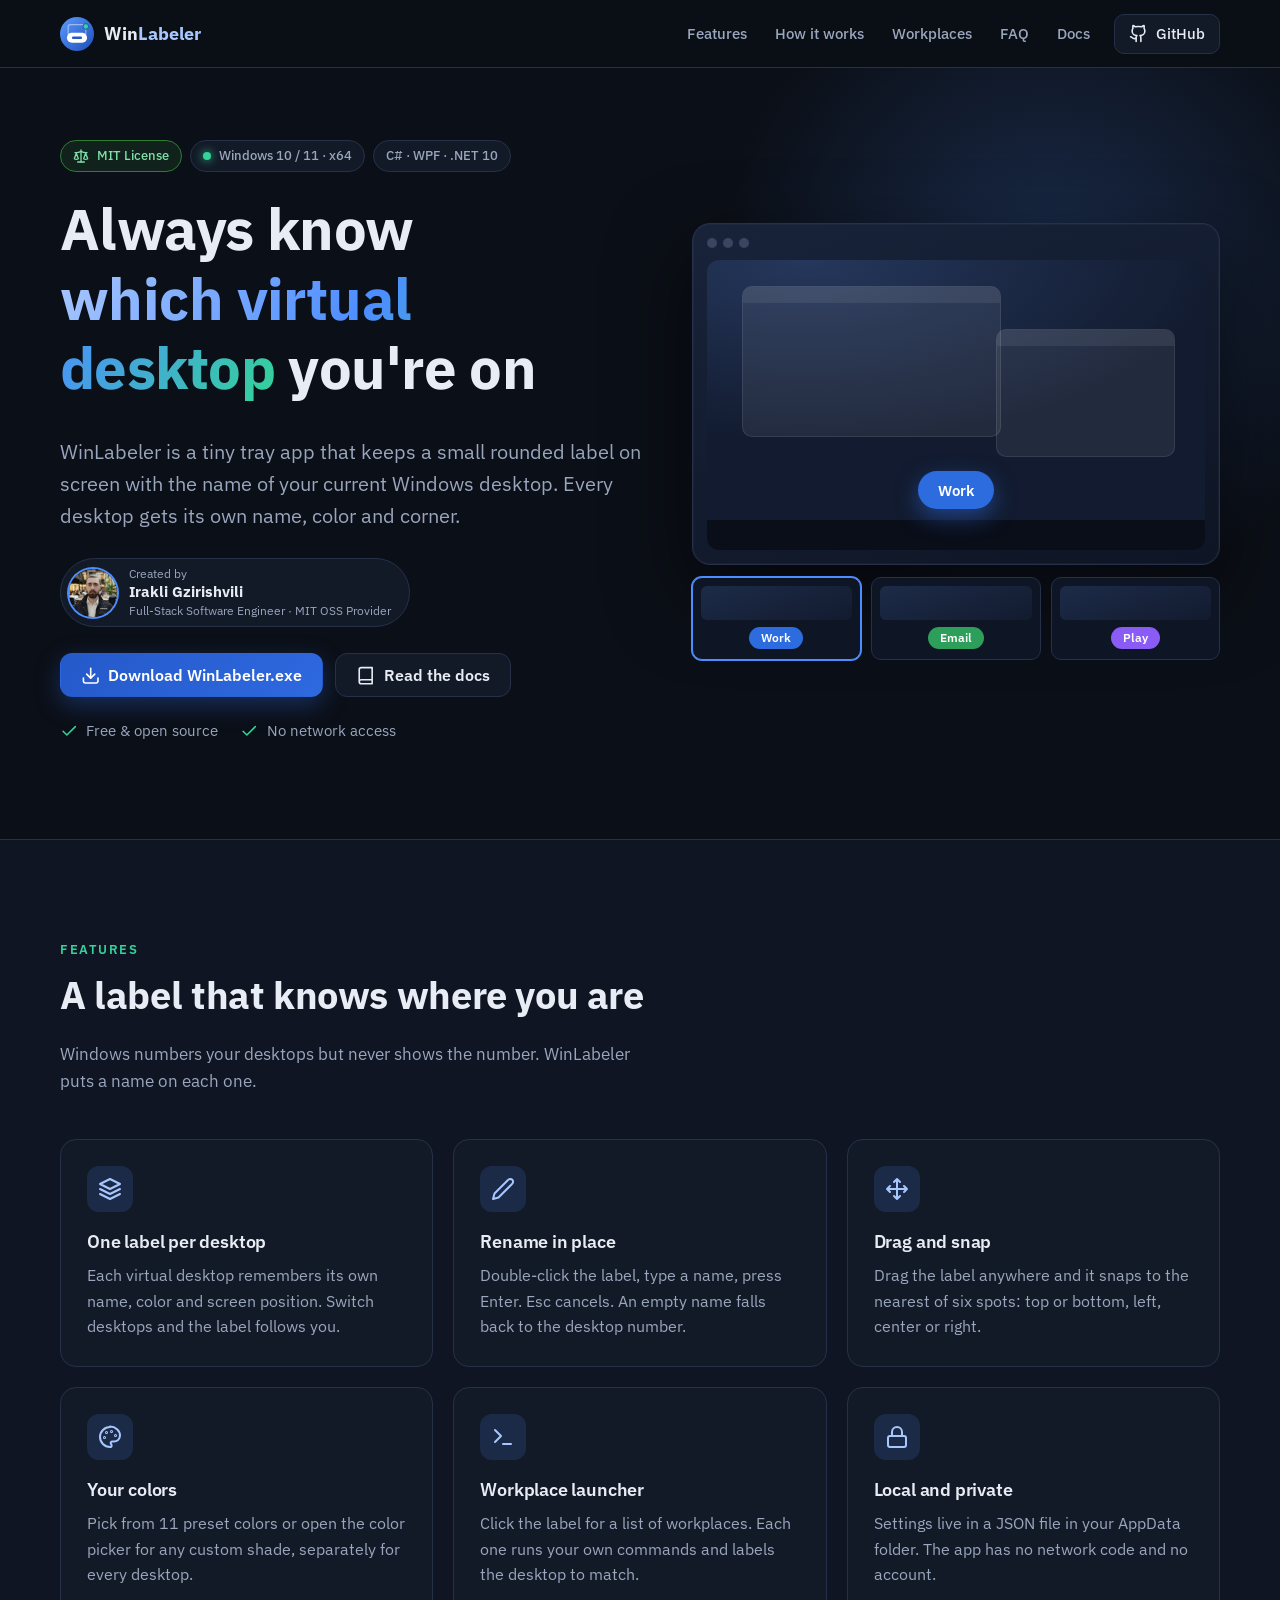
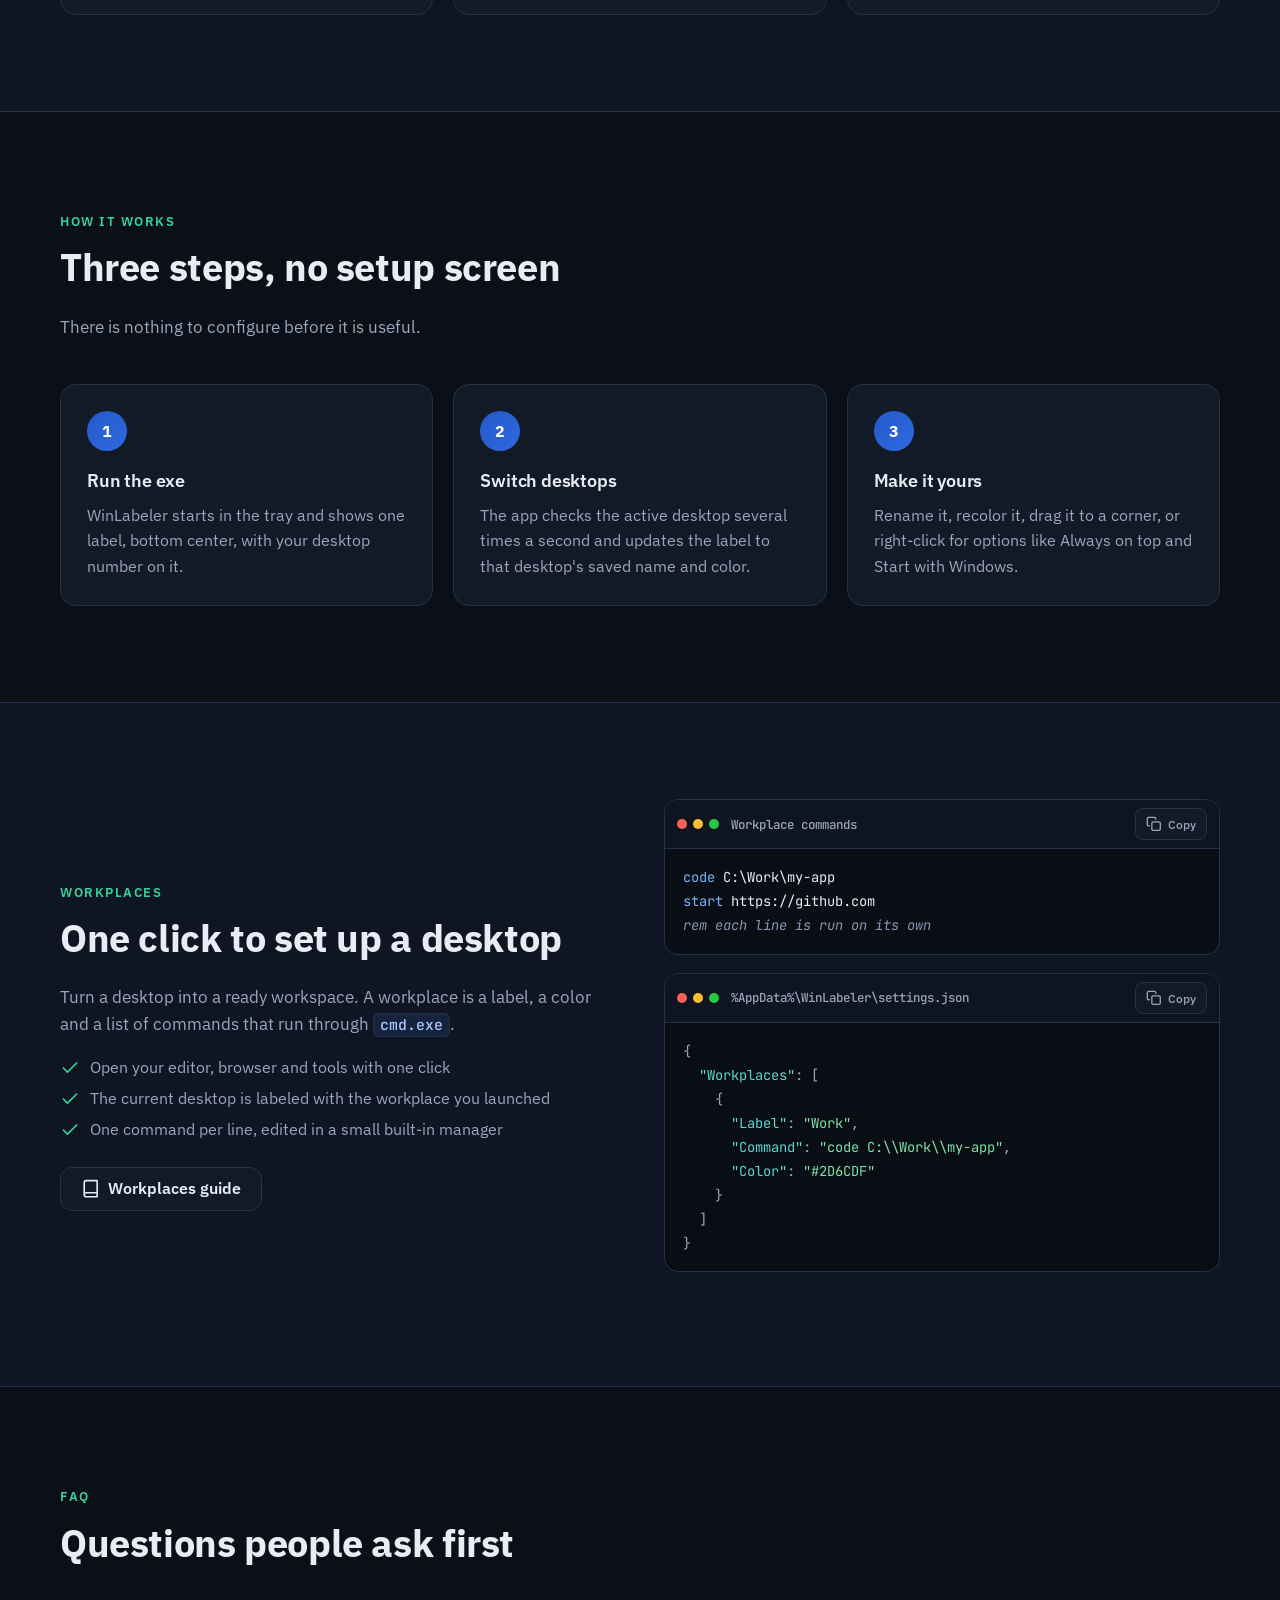
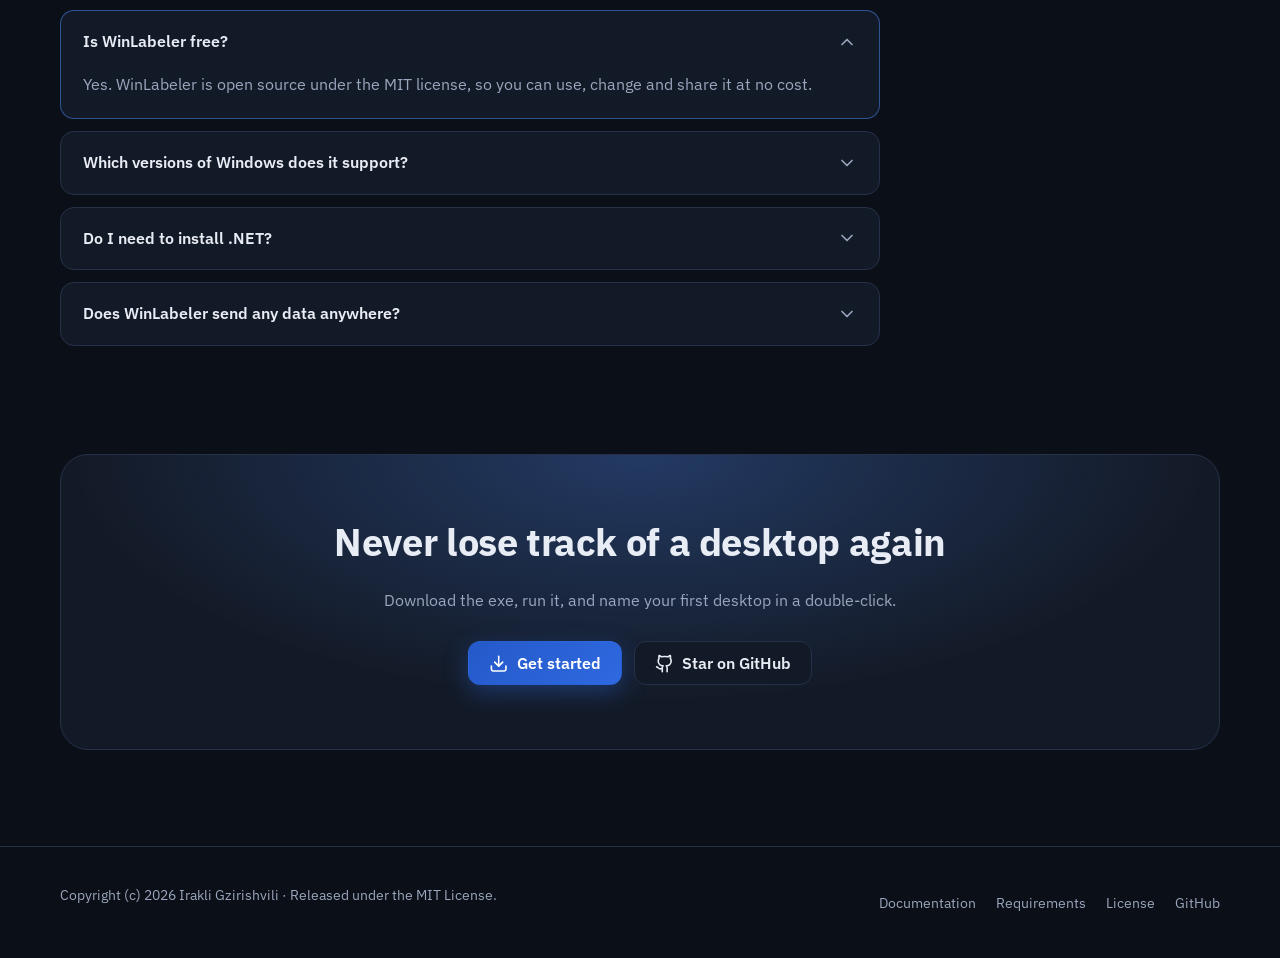
==== docs/index.html @ 04da2496 "+ Landing Webpage" ====
<!doctype html>
<html lang="en">
<head>
<meta charset="utf-8">
<meta name="viewport" content="width=device-width, initial-scale=1">
<title>Windows Virtual Desktop Labels, On Screen | WinLabeler</title>
<meta name="description" content="WinLabeler is a free, open-source Windows tray app that shows a colored label with a custom name on each virtual desktop, so you always know where you are.">
<meta name="keywords" content="Windows virtual desktop label, virtual desktop name, rename virtual desktop, Windows 10 virtual desktops, Windows 11 virtual desktops, desktop label, tray app, WPF, .NET 10, open source, MIT license">
<meta name="author" content="Irakli Gzirishvili">
<meta name="robots" content="index, follow, max-image-preview:large">
<meta name="theme-color" content="#0b0f17">
<link rel="canonical" href="https://ig-ongit.github.io/WinLabeler/">
<meta property="og:type" content="website">
<meta property="og:site_name" content="WinLabeler">
<meta property="og:title" content="Windows Virtual Desktop Labels, On Screen | WinLabeler">
<meta property="og:description" content="A free, open-source Windows tray app that shows a small colored label with a custom name on each virtual desktop.">
<meta property="og:url" content="https://ig-ongit.github.io/WinLabeler/">
<meta property="og:image" content="https://ig-ongit.github.io/WinLabeler/assets/github.png">
<meta property="og:image:width" content="1280">
<meta property="og:image:height" content="640">
<meta property="og:image:alt" content="WinLabeler logo and the slogan: Always know which desktop you're on">
<meta name="twitter:card" content="summary_large_image">
<meta name="twitter:title" content="Windows Virtual Desktop Labels, On Screen | WinLabeler">
<meta name="twitter:description" content="A free, open-source Windows tray app that shows a small colored label with a custom name on each virtual desktop.">
<meta name="twitter:image" content="https://ig-ongit.github.io/WinLabeler/assets/github.png">
<link rel="icon" type="image/svg+xml" href="assets/favicon.svg">
<link rel="preconnect" href="https://fonts.googleapis.com">
<link rel="preconnect" href="https://fonts.gstatic.com" crossorigin>
<link rel="stylesheet" href="https://fonts.googleapis.com/css2?family=IBM+Plex+Sans:wght@400;500;600;700&family=JetBrains+Mono:wght@400;500;700&display=swap">
<link rel="stylesheet" href="assets/style.css">
<script type="application/ld+json">
{
  "@context": "https://schema.org",
  "@graph": [
    {
      "@type": "SoftwareApplication",
      "name": "WinLabeler",
      "operatingSystem": "Windows 10, Windows 11 (64-bit)",
      "applicationCategory": "UtilitiesApplication",
      "description": "A small Windows tray app that shows a rounded label with a custom name and color on each virtual desktop.",
      "url": "https://ig-ongit.github.io/WinLabeler/",
      "image": "https://ig-ongit.github.io/WinLabeler/assets/github.png",
      "downloadUrl": "https://github.com/IG-onGit/WinLabeler/raw/main/WinLabeler.exe",
      "license": "https://github.com/IG-onGit/WinLabeler/blob/main/LICENSE",
      "offers": { "@type": "Offer", "price": "0", "priceCurrency": "USD" },
      "author": { "@type": "Person", "name": "Irakli Gzirishvili", "url": "https://github.com/IG-onGit" }
    },
    {
      "@type": "FAQPage",
      "mainEntity": [
        { "@type": "Question", "name": "Is WinLabeler free?", "acceptedAnswer": { "@type": "Answer", "text": "Yes. WinLabeler is open source under the MIT license, so you can use, change and share it at no cost." } },
        { "@type": "Question", "name": "Which versions of Windows does it support?", "acceptedAnswer": { "@type": "Answer", "text": "Windows 10 or 11, 64-bit. It was developed and tested on Windows 10 LTSC 1809. It finds the current desktop through undocumented registry values, which Microsoft may change between Windows versions." } },
        { "@type": "Question", "name": "Do I need to install .NET?", "acceptedAnswer": { "@type": "Answer", "text": "The released exe needs the .NET 10 Desktop Runtime (x64). If you build from source you can switch to a self-contained build that runs without the runtime, at the cost of a much larger file." } },
        { "@type": "Question", "name": "Does WinLabeler send any data anywhere?", "acceptedAnswer": { "@type": "Answer", "text": "No. The app contains no network code. Your labels and workplaces are stored in a settings.json file in your own %AppData%\\WinLabeler folder." } }
      ]
    }
  ]
}
</script>
</head>
<body>
<svg xmlns="http://www.w3.org/2000/svg" style="display:none" aria-hidden="true" focusable="false">
<symbol id="i-tag" viewBox="0 0 24 24"><path d="M12.6 2.6a2 2 0 0 0-1.4-.6H4a2 2 0 0 0-2 2v7.2a2 2 0 0 0 .6 1.4l8.7 8.7a2.4 2.4 0 0 0 3.4 0l6.6-6.6a2.4 2.4 0 0 0 0-3.4z"/><circle cx="7.5" cy="7.5" r="1"/></symbol>
<symbol id="i-layers" viewBox="0 0 24 24"><path d="m12 2 10 5-10 5L2 7z"/><path d="m2 17 10 5 10-5"/><path d="m2 12 10 5 10-5"/></symbol>
<symbol id="i-palette" viewBox="0 0 24 24"><circle cx="13.5" cy="6.5" r=".5"/><circle cx="17.5" cy="10.5" r=".5"/><circle cx="8.5" cy="7.5" r=".5"/><circle cx="6.5" cy="12.5" r=".5"/><path d="M12 2C6.5 2 2 6.5 2 12s4.5 10 10 10c.9 0 1.6-.7 1.6-1.6 0-.4-.2-.8-.4-1.1-.3-.3-.5-.7-.5-1.1 0-.9.7-1.6 1.6-1.6H16c3.3 0 6-2.7 6-6 0-4.9-4.5-9-10-9z"/></symbol>
<symbol id="i-move" viewBox="0 0 24 24"><path d="m5 9-3 3 3 3M9 5l3-3 3 3M15 19l-3 3-3-3M19 9l3 3-3 3M2 12h20M12 2v20"/></symbol>
<symbol id="i-pencil" viewBox="0 0 24 24"><path d="M17 3a2.85 2.85 0 1 1 4 4L7.5 20.5 2 22l1.5-5.5z"/></symbol>
<symbol id="i-terminal" viewBox="0 0 24 24"><polyline points="4 17 10 11 4 5"/><line x1="12" y1="19" x2="20" y2="19"/></symbol>
<symbol id="i-lock" viewBox="0 0 24 24"><rect x="3" y="11" width="18" height="11" rx="2"/><path d="M7 11V7a5 5 0 0 1 10 0v4"/></symbol>
<symbol id="i-power" viewBox="0 0 24 24"><path d="M18.36 6.64a9 9 0 1 1-12.73 0"/><line x1="12" y1="2" x2="12" y2="12"/></symbol>
<symbol id="i-shield" viewBox="0 0 24 24"><path d="M20 13c0 5-3.5 7.5-7.66 8.95a1 1 0 0 1-.67-.01C7.5 20.5 4 18 4 13V6a1 1 0 0 1 1-1c2 0 4.5-1.2 6.24-2.72a1.17 1.17 0 0 1 1.52 0C14.51 3.81 17 5 19 5a1 1 0 0 1 1 1z"/></symbol>
<symbol id="i-github" viewBox="0 0 24 24"><path d="M15 22v-4a4.8 4.8 0 0 0-1-3.5c3 0 6-2 6-5.5.08-1.25-.27-2.48-1-3.5.28-1.15.28-2.35 0-3.5 0 0-1 0-3 1.5-2.64-.5-5.36-.5-8 0C6 2 5 2 5 2c-.3 1.15-.3 2.35 0 3.5A5.403 5.403 0 0 0 4 9c0 3.5 3 5.5 6 5.5-.39.49-.68 1.05-.85 1.65-.17.6-.22 1.23-.15 1.85v4"/><path d="M9 18c-4.51 2-5-2-7-2"/></symbol>
<symbol id="i-download" viewBox="0 0 24 24"><path d="M21 15v4a2 2 0 0 1-2 2H5a2 2 0 0 1-2-2v-4"/><polyline points="7 10 12 15 17 10"/><line x1="12" y1="15" x2="12" y2="3"/></symbol>
<symbol id="i-book" viewBox="0 0 24 24"><path d="M4 19.5v-15A2.5 2.5 0 0 1 6.5 2H20v20H6.5a2.5 2.5 0 0 1 0-5H20"/></symbol>
<symbol id="i-copy" viewBox="0 0 24 24"><rect x="9" y="9" width="13" height="13" rx="2"/><path d="M5 15H4a2 2 0 0 1-2-2V4a2 2 0 0 1 2-2h9a2 2 0 0 1 2 2v1"/></symbol>
<symbol id="i-check" viewBox="0 0 24 24"><polyline points="20 6 9 17 4 12"/></symbol>
<symbol id="i-menu" viewBox="0 0 24 24"><line x1="4" y1="7" x2="20" y2="7"/><line x1="4" y1="12" x2="20" y2="12"/><line x1="4" y1="17" x2="20" y2="17"/></symbol>
<symbol id="i-x" viewBox="0 0 24 24"><line x1="6" y1="6" x2="18" y2="18"/><line x1="18" y1="6" x2="6" y2="18"/></symbol>
<symbol id="i-chevron" viewBox="0 0 24 24"><polyline points="6 9 12 15 18 9"/></symbol>
<symbol id="i-arrow" viewBox="0 0 24 24"><line x1="5" y1="12" x2="19" y2="12"/><polyline points="12 5 19 12 12 19"/></symbol>
<symbol id="i-arrow-left" viewBox="0 0 24 24"><line x1="19" y1="12" x2="5" y2="12"/><polyline points="12 19 5 12 12 5"/></symbol>
<symbol id="i-scale" viewBox="0 0 24 24"><path d="m16 16 3-8 3 8c-.87.65-1.92 1-3 1s-2.13-.35-3-1Z"/><path d="m2 16 3-8 3 8c-.87.65-1.92 1-3 1s-2.13-.35-3-1Z"/><path d="M7 21h10"/><path d="M12 3v18"/><path d="M3 7h2c2 0 5-1 7-2 2 1 5 2 7 2h2"/></symbol>
<symbol id="i-user" viewBox="0 0 24 24"><path d="M19 21v-2a4 4 0 0 0-4-4H9a4 4 0 0 0-4 4v2"/><circle cx="12" cy="7" r="4"/></symbol>
<symbol id="i-cpu" viewBox="0 0 24 24"><rect x="4" y="4" width="16" height="16" rx="2"/><rect x="9" y="9" width="6" height="6"/><path d="M9 2v2M15 2v2M9 20v2M15 20v2M2 9h2M2 15h2M20 9h2M20 15h2"/></symbol>
<symbol id="i-folder" viewBox="0 0 24 24"><path d="M20 20a2 2 0 0 0 2-2V8a2 2 0 0 0-2-2h-7.9a2 2 0 0 1-1.69-.9L9.6 3.9A2 2 0 0 0 7.93 3H4a2 2 0 0 0-2 2v13a2 2 0 0 0 2 2Z"/></symbol>
<symbol id="i-compass" viewBox="0 0 24 24"><circle cx="12" cy="12" r="10"/><polygon points="16.24 7.76 14.12 14.12 7.76 16.24 9.88 9.88 16.24 7.76"/></symbol>
<symbol id="i-sliders" viewBox="0 0 24 24"><path d="M4 21v-7M4 10V3M12 21v-9M12 8V3M20 21v-5M20 12V3M1 14h6M9 8h6M17 16h6"/></symbol>
<symbol id="i-alert" viewBox="0 0 24 24"><path d="m21.73 18-8-14a2 2 0 0 0-3.48 0l-8 14A2 2 0 0 0 4 21h16a2 2 0 0 0 1.73-3"/><path d="M12 9v4M12 17h.01"/></symbol>
<symbol id="i-info" viewBox="0 0 24 24"><circle cx="12" cy="12" r="10"/><path d="M12 16v-4M12 8h.01"/></symbol>
<symbol id="i-home" viewBox="0 0 24 24"><path d="m3 9 9-7 9 7v11a2 2 0 0 1-2 2H5a2 2 0 0 1-2-2z"/><polyline points="9 22 9 12 15 12 15 22"/></symbol>
<symbol id="i-twitter-x" viewBox="0 0 24 24"><path d="M4 4l11.7 16H20L8.3 4z"/><path d="M4 20l6.8-6.8M13.2 10.8L20 4"/></symbol>
<symbol id="i-linkedin" viewBox="0 0 24 24"><path d="M16 8a6 6 0 0 1 6 6v7h-4v-7a2 2 0 0 0-2-2 2 2 0 0 0-2 2v7h-4v-7a6 6 0 0 1 6-6z"/><rect x="2" y="9" width="4" height="12"/><circle cx="4" cy="4" r="2"/></symbol>
</svg>
<a class="skip" href="#main">Skip to content</a>

<header class="site-header">
  <div class="container">
    <a class="brand" href="./" aria-label="WinLabeler home"><img src="assets/logo.svg" alt="" width="34" height="34"><span>Win<span>Labeler</span></span></a>
    <button class="burger" type="button" aria-controls="site-nav" aria-expanded="false" aria-label="Open menu"><svg class="icon" aria-hidden="true"><use href="#i-menu"/></svg></button>
    <nav class="nav" id="site-nav" aria-label="Main">
      <a href="#features">Features</a>
      <a href="#how">How it works</a>
      <a href="#workplaces">Workplaces</a>
      <a href="#faq">FAQ</a>
      <a href="docs/">Docs</a>
      <a class="btn btn-ghost btn-sm" href="https://github.com/IG-onGit/WinLabeler" rel="noopener"><svg class="icon" aria-hidden="true"><use href="#i-github"/></svg>GitHub</a>
    </nav>
  </div>
</header>

<main id="main">
  <section class="hero">
    <div class="container">
      <div>
        <div class="badges">
          <span class="badge mit"><svg class="icon" aria-hidden="true"><use href="#i-scale"/></svg>MIT License</span>
          <span class="badge"><span class="dot"></span>Windows 10 / 11 · x64</span>
          <span class="badge">C# · WPF · .NET 10</span>
        </div>
        <h1>Always know <span class="grad">which virtual desktop</span> you're on</h1>
        <p class="lead">WinLabeler is a tiny tray app that keeps a small rounded label on screen with the name of your current Windows desktop. Every desktop gets its own name, color and corner.</p>
        <a class="author-pill" href="docs/#author">
          <img src="assets/Irakli%20Gzirishvili.png" alt="Irakli Gzirishvili" width="48" height="48">
          <span><small>Created by</small><strong>Irakli Gzirishvili</strong><em>Full-Stack Software Engineer · MIT OSS Provider</em></span>
        </a>
        <div class="cta-row">
          <a class="btn btn-primary" href="https://github.com/IG-onGit/WinLabeler/raw/main/WinLabeler.exe" rel="noopener"><svg class="icon" aria-hidden="true"><use href="#i-download"/></svg>Download WinLabeler.exe</a>
          <a class="btn btn-ghost" href="docs/"><svg class="icon" aria-hidden="true"><use href="#i-book"/></svg>Read the docs</a>
        </div>
        <ul class="trust">
          <li><svg class="icon" aria-hidden="true"><use href="#i-check"/></svg>Free &amp; open source</li>
          <li><svg class="icon" aria-hidden="true"><use href="#i-check"/></svg>No network access</li>
        </ul>
      </div>

      <div class="hero-art" aria-hidden="true">
        <div class="screen">
          <div class="screen-bar"><i></i><i></i><i></i></div>
          <div class="screen-body">
            <div class="win w1"></div>
            <div class="win w2"></div>
            <div class="taskbar"></div>
            <div class="chip">Work</div>
          </div>
        </div>
        <div class="thumbs">
          <div class="thumb t1 on"><b></b><span>Work</span></div>
          <div class="thumb t2"><b></b><span>Email</span></div>
          <div class="thumb t3"><b></b><span>Play</span></div>
        </div>
      </div>
    </div>
  </section>

  <section class="block alt" id="features">
    <div class="container">
      <div class="section-head">
        <span class="eyebrow">Features</span>
        <h2>A label that knows where you are</h2>
        <p class="section-intro">Windows numbers your desktops but never shows the number. WinLabeler puts a name on each one.</p>
      </div>
      <div class="grid-3">
        <article class="card"><div class="icon-tile"><svg class="icon" aria-hidden="true"><use href="#i-layers"/></svg></div><h3>One label per desktop</h3><p>Each virtual desktop remembers its own name, color and screen position. Switch desktops and the label follows you.</p></article>
        <article class="card"><div class="icon-tile"><svg class="icon" aria-hidden="true"><use href="#i-pencil"/></svg></div><h3>Rename in place</h3><p>Double-click the label, type a name, press Enter. Esc cancels. An empty name falls back to the desktop number.</p></article>
        <article class="card"><div class="icon-tile"><svg class="icon" aria-hidden="true"><use href="#i-move"/></svg></div><h3>Drag and snap</h3><p>Drag the label anywhere and it snaps to the nearest of six spots: top or bottom, left, center or right.</p></article>
        <article class="card"><div class="icon-tile"><svg class="icon" aria-hidden="true"><use href="#i-palette"/></svg></div><h3>Your colors</h3><p>Pick from 11 preset colors or open the color picker for any custom shade, separately for every desktop.</p></article>
        <article class="card"><div class="icon-tile"><svg class="icon" aria-hidden="true"><use href="#i-terminal"/></svg></div><h3>Workplace launcher</h3><p>Click the label for a list of workplaces. Each one runs your own commands and labels the desktop to match.</p></article>
        <article class="card"><div class="icon-tile"><svg class="icon" aria-hidden="true"><use href="#i-lock"/></svg></div><h3>Local and private</h3><p>Settings live in a JSON file in your AppData folder. The app has no network code and no account.</p></article>
      </div>
    </div>
  </section>

  <section class="block" id="how">
    <div class="container">
      <div class="section-head">
        <span class="eyebrow">How it works</span>
        <h2>Three steps, no setup screen</h2>
        <p class="section-intro">There is nothing to configure before it is useful.</p>
      </div>
      <ol class="steps">
        <li class="card"><h3>Run the exe</h3><p>WinLabeler starts in the tray and shows one label, bottom center, with your desktop number on it.</p></li>
        <li class="card"><h3>Switch desktops</h3><p>The app checks the active desktop several times a second and updates the label to that desktop's saved name and color.</p></li>
        <li class="card"><h3>Make it yours</h3><p>Rename it, recolor it, drag it to a corner, or right-click for options like Always on top and Start with Windows.</p></li>
      </ol>
    </div>
  </section>

  <section class="block alt" id="workplaces">
    <div class="container split">
      <div>
        <span class="eyebrow">Workplaces</span>
        <h2>One click to set up a desktop</h2>
        <p class="section-intro">Turn a desktop into a ready workspace. A workplace is a label, a color and a list of commands that run through <code class="inline">cmd.exe</code>.</p>
        <ul class="checks">
          <li><svg class="icon" aria-hidden="true"><use href="#i-check"/></svg>Open your editor, browser and tools with one click</li>
          <li><svg class="icon" aria-hidden="true"><use href="#i-check"/></svg>The current desktop is labeled with the workplace you launched</li>
          <li><svg class="icon" aria-hidden="true"><use href="#i-check"/></svg>One command per line, edited in a small built-in manager</li>
        </ul>
        <a class="btn btn-ghost" href="docs/#workplaces"><svg class="icon" aria-hidden="true"><use href="#i-book"/></svg>Workplaces guide</a>
      </div>
      <div class="stack">
        <pre><code data-lang="bat" data-title="Workplace commands">code C:\Work\my-app
start https://github.com
rem each line is run on its own</code></pre>
        <pre><code data-lang="json" data-title="%AppData%\WinLabeler\settings.json">{
  "Workplaces": [
    {
      "Label": "Work",
      "Command": "code C:\\Work\\my-app",
      "Color": "#2D6CDF"
    }
  ]
}</code></pre>
      </div>
    </div>
  </section>

  <section class="block" id="faq">
    <div class="container">
      <div class="section-head">
        <span class="eyebrow">FAQ</span>
        <h2>Questions people ask first</h2>
      </div>
      <div class="faq">
        <details open><summary>Is WinLabeler free?<svg class="icon" aria-hidden="true"><use href="#i-chevron"/></svg></summary><p>Yes. WinLabeler is open source under the MIT license, so you can use, change and share it at no cost.</p></details>
        <details><summary>Which versions of Windows does it support?<svg class="icon" aria-hidden="true"><use href="#i-chevron"/></svg></summary><p>Windows 10 or 11, 64-bit. It was developed and tested on Windows 10 LTSC 1809. It finds the current desktop through undocumented registry values, which Microsoft may change between Windows versions.</p></details>
        <details><summary>Do I need to install .NET?<svg class="icon" aria-hidden="true"><use href="#i-chevron"/></svg></summary><p>The released exe needs the .NET 10 Desktop Runtime (x64). If you build from source you can switch to a self-contained build that runs without the runtime, at the cost of a much larger file.</p></details>
        <details><summary>Does WinLabeler send any data anywhere?<svg class="icon" aria-hidden="true"><use href="#i-chevron"/></svg></summary><p>No. The app contains no network code. Your labels and workplaces are stored in a settings.json file in your own %AppData%\WinLabeler folder.</p></details>
      </div>
    </div>
  </section>

  <section class="block" style="padding-top:0">
    <div class="container">
      <div class="cta-band">
        <h2>Never lose track of a desktop again</h2>
        <p>Download the exe, run it, and name your first desktop in a double-click.</p>
        <div class="cta-row">
          <a class="btn btn-primary" href="docs/#installation"><svg class="icon" aria-hidden="true"><use href="#i-download"/></svg>Get started</a>
          <a class="btn btn-ghost" href="https://github.com/IG-onGit/WinLabeler" rel="noopener"><svg class="icon" aria-hidden="true"><use href="#i-github"/></svg>Star on GitHub</a>
        </div>
      </div>
    </div>
  </section>
</main>

<footer class="site-footer">
  <div class="container">
    <p>Copyright (c) 2026 Irakli Gzirishvili · Released under the MIT License.</p>
    <nav aria-label="Footer">
      <a href="docs/">Documentation</a>
      <a href="docs/#requirements">Requirements</a>
      <a href="docs/#license">License</a>
      <a href="https://github.com/IG-onGit/WinLabeler" rel="noopener">GitHub</a>
    </nav>
  </div>
</footer>
<script src="assets/main.js" defer></script>
</body>
</html>
---- docs/assets/style.css ----
/* WinLabeler site - design tokens first, components after */
:root {
  --bg: #0b0f17;
  --bg-2: #0f1522;
  --surface: #131a27;
  --surface-2: #1a2334;
  --border: #263149;
  --text: #e8ecf4;
  --muted: #9aa6bd;
  --primary: #4c8dff;
  --primary-strong: #2459c9;
  --primary-soft: #a9c7ff;
  --accent: #34d399;
  --warn: #f59e0b;
  --code-bg: #090d14;
  --tok-comment: #8a94b2;
  --tok-string: #7ee0a8;
  --tok-number: #ffb067;
  --tok-keyword: #b79cff;
  --tok-func: #7db4ff;
  --tok-prop: #5fd6d0;
  --tok-flag: #f5c26b;
  --tok-punct: #9aa6bd;
  --tok-type: #ff9ec2;
  --radius: 16px;
  --header-h: 68px;
  --font: "IBM Plex Sans", system-ui, -apple-system, "Segoe UI", Roboto, Arial, sans-serif;
  --mono: "JetBrains Mono", ui-monospace, "Cascadia Code", Consolas, "Courier New", monospace;
  color-scheme: dark;
}

*, *::before, *::after { box-sizing: border-box; }
html { scroll-behavior: smooth; scroll-padding-top: calc(var(--header-h) + 12px); -webkit-text-size-adjust: 100%; }
body {
  margin: 0; background: var(--bg); color: var(--text);
  font-family: var(--font); font-size: 16px; line-height: 1.6;
  overflow-x: hidden;
}
img, svg { max-width: 100%; }
a { color: var(--primary-soft); text-underline-offset: 3px; }
a:hover { color: #fff; }
h1, h2, h3 { line-height: 1.2; margin: 0 0 .6em; letter-spacing: -.01em; }
h1 { font-size: clamp(2.1rem, 5vw + .6rem, 3.6rem); font-weight: 700; }
h2 { font-size: clamp(1.6rem, 2.4vw + 1rem, 2.4rem); font-weight: 700; }
h3 { font-size: 1.15rem; font-weight: 600; }
p { margin: 0 0 1em; }
ul, ol { margin: 0 0 1em; padding-left: 1.3em; }
li { margin-bottom: .35em; }

.container { width: min(1160px, 100% - 32px); margin-inline: auto; }
.icon { width: 1.25em; height: 1.25em; fill: none; stroke: currentColor; stroke-width: 2; stroke-linecap: round; stroke-linejoin: round; flex: none; }
.sr-only { position: absolute; width: 1px; height: 1px; overflow: hidden; clip: rect(0 0 0 0); white-space: nowrap; }

:focus-visible { outline: 2px solid var(--accent); outline-offset: 3px; border-radius: 6px; }
.skip { position: absolute; left: 16px; top: -60px; z-index: 100; background: var(--accent); color: #04130d; padding: 10px 16px; border-radius: 10px; font-weight: 600; text-decoration: none; }
.skip:focus { top: 12px; }

/* ---------- buttons / badges ---------- */
.btn {
  display: inline-flex; align-items: center; justify-content: center; gap: 8px;
  min-height: 44px; padding: 0 20px; border-radius: 12px; border: 1px solid transparent;
  font: 600 .97rem/1 var(--font); text-decoration: none; cursor: pointer; color: var(--text);
  transition: transform .15s, border-color .2s, box-shadow .2s, background .2s;
}
.btn:hover { transform: translateY(-1px); }
.btn-primary { background: linear-gradient(135deg, #2459c9, #2f69e0); color: #fff; box-shadow: 0 8px 24px rgba(47, 105, 224, .35); }
.btn-primary:hover { color: #fff; box-shadow: 0 10px 30px rgba(76, 141, 255, .5); }
.btn-ghost { background: var(--surface); border-color: var(--border); }
.btn-ghost:hover { border-color: var(--primary); color: #fff; }
.btn-sm { min-height: 40px; padding: 0 14px; font-size: .9rem; }

.badges { display: flex; flex-wrap: wrap; gap: 8px; margin-bottom: 22px; }
.badge {
  display: inline-flex; align-items: center; gap: 8px; padding: 5px 12px; border-radius: 999px;
  border: 1px solid var(--border); background: var(--surface); color: var(--muted); font-size: .8rem; font-weight: 500;
}
.badge.mit { border-color: #2e7d32; background: rgba(46, 125, 50, .18); color: #7ee0a8; }
.badge .dot { width: 8px; height: 8px; border-radius: 50%; background: var(--accent); box-shadow: 0 0 10px var(--accent); }

/* ---------- header ---------- */
.site-header {
  position: sticky; top: 0; z-index: 50; height: var(--header-h);
  background: rgba(11, 15, 23, .8); backdrop-filter: blur(14px); -webkit-backdrop-filter: blur(14px);
  border-bottom: 1px solid var(--border);
}
.site-header .container { height: 100%; display: flex; align-items: center; justify-content: space-between; gap: 16px; }
.brand { display: inline-flex; align-items: center; gap: 10px; color: var(--text); text-decoration: none; font-weight: 700; font-size: 1.15rem; }
.brand img { width: 34px; height: 34px; }
.brand span span { color: var(--primary-soft); }
.nav { display: flex; align-items: center; gap: 4px; }
.nav a { color: var(--muted); text-decoration: none; padding: 10px 12px; border-radius: 10px; font-weight: 500; font-size: .95rem; }
.nav a:hover { color: #fff; background: var(--surface); }
.nav a.btn { color: var(--text); margin-left: 8px; padding: 0 14px; }
.nav a.btn:hover { background: var(--surface); }
.burger { display: none; width: 44px; height: 44px; align-items: center; justify-content: center; background: var(--surface); border: 1px solid var(--border); border-radius: 12px; color: var(--text); cursor: pointer; position: relative; z-index: 2; }
.burger .icon { width: 22px; height: 22px; }
.mobile-only { display: none; }

/* ---------- sections ---------- */
section.block { padding: 96px 0; }
section.block.alt { background: var(--bg-2); border-block: 1px solid var(--border); }
.eyebrow { display: inline-block; color: var(--accent); font-size: .8rem; font-weight: 600; letter-spacing: .12em; text-transform: uppercase; margin-bottom: 12px; }
.section-intro { color: var(--muted); max-width: 60ch; font-size: 1.05rem; }
.section-head { margin-bottom: 44px; }

/* ---------- hero ---------- */
.hero { position: relative; padding: 72px 0 96px; overflow: hidden; }
.hero::before { content: ""; position: absolute; inset: -20% -10% auto auto; width: 720px; height: 720px; background: radial-gradient(circle, rgba(76, 141, 255, .22), transparent 65%); pointer-events: none; }
.hero .container { position: relative; display: grid; grid-template-columns: 1.05fr .95fr; gap: 48px; align-items: center; }
.grad { background: linear-gradient(120deg, var(--primary-soft), var(--primary) 55%, var(--accent)); -webkit-background-clip: text; background-clip: text; color: transparent; }
.lead { color: var(--muted); font-size: clamp(1.05rem, .6vw + 1rem, 1.25rem); max-width: 56ch; }
.author-pill { display: inline-flex; align-items: center; gap: 12px; padding: 8px 18px 8px 8px; border: 1px solid var(--border); background: var(--surface); border-radius: 999px; text-decoration: none; color: var(--text); margin: 6px 0 26px; transition: border-color .2s; }
.author-pill:hover { border-color: var(--primary); color: var(--text); }
.author-pill img, .avatar { width: 48px; height: 48px; border-radius: 50%; object-fit: cover; box-shadow: 0 0 0 2px var(--primary); }
.author-pill small { display: block; color: var(--muted); font-size: .72rem; line-height: 1.3; }
.author-pill strong { display: block; font-size: .95rem; line-height: 1.3; }
.author-pill em { display: block; font-style: normal; color: var(--muted); font-size: .78rem; line-height: 1.3; }
.cta-row { display: flex; flex-wrap: wrap; gap: 12px; margin-bottom: 22px; }
.trust { list-style: none; padding: 0; display: flex; flex-wrap: wrap; gap: 8px 22px; color: var(--muted); font-size: .92rem; margin: 0; }
.trust li { display: flex; align-items: center; gap: 8px; margin: 0; }
.trust .icon { color: var(--accent); }

/* hero mockup: a desktop screen with a label */
.screen { position: relative; border: 1px solid var(--border); border-radius: 18px; background: linear-gradient(160deg, #18233a, #0e1524); padding: 14px; box-shadow: 0 30px 80px rgba(0, 0, 0, .55), 0 0 0 1px rgba(255, 255, 255, .03) inset; }
.screen-bar { display: flex; gap: 6px; margin-bottom: 12px; }
.screen-bar i { width: 10px; height: 10px; border-radius: 50%; background: #3a4660; }
.screen-body { position: relative; height: 290px; border-radius: 12px; background: radial-gradient(120% 90% at 20% 0%, #25375c, #121b2f 70%); overflow: hidden; }
.win { position: absolute; border-radius: 10px; background: rgba(255, 255, 255, .07); border: 1px solid rgba(255, 255, 255, .09); }
.win::before { content: ""; display: block; height: 16px; background: rgba(255, 255, 255, .07); border-radius: 9px 9px 0 0; }
.win.w1 { left: 7%; top: 9%; width: 52%; height: 52%; }
.win.w2 { right: 6%; top: 24%; width: 36%; height: 44%; }
.taskbar { position: absolute; left: 0; right: 0; bottom: 0; height: 30px; background: rgba(8, 12, 20, .8); }
.chip { position: absolute; left: 50%; bottom: 40px; transform: translateX(-50%); padding: 7px 20px; border-radius: 999px; background: #2d6cdf; color: #fff; font-weight: 600; font-size: .95rem; box-shadow: 0 8px 22px rgba(45, 108, 223, .5); white-space: nowrap; }
.thumbs { display: grid; grid-template-columns: repeat(3, 1fr); gap: 10px; margin-top: 12px; }
.thumb { border: 1px solid var(--border); border-radius: 10px; background: #0e1524; padding: 8px 8px 10px; text-align: center; font-size: .72rem; color: var(--muted); }
.thumb b { display: block; height: 34px; border-radius: 6px; background: linear-gradient(160deg, #1d2b48, #121b2f); margin-bottom: 7px; }
.thumb span { display: inline-block; padding: 2px 12px; border-radius: 999px; color: #fff; font-weight: 600; }
.thumb.t1 span { background: #2d6cdf; } .thumb.t2 span { background: #2e9e5b; } .thumb.t3 span { background: #8a5cf5; }
.thumb.on { border-color: var(--primary); box-shadow: 0 0 0 1px var(--primary); }

.hero-art > * { animation: rise .7s cubic-bezier(.2, .7, .2, 1) both; }
.hero-art .screen { animation-delay: .1s; }
.hero-art .thumbs { animation-delay: .3s; }
.hero-art .chip { animation: pop .6s .5s cubic-bezier(.2, .9, .3, 1.3) both; }
@keyframes rise { from { opacity: 0; transform: translateY(24px); } to { opacity: 1; transform: none; } }
@keyframes pop { from { opacity: 0; transform: translateX(-50%) translateY(14px) scale(.9); } to { opacity: 1; transform: translateX(-50%); } }

/* ---------- cards ---------- */
.grid-3 { display: grid; grid-template-columns: repeat(3, 1fr); gap: 20px; }
.card { background: var(--surface); border: 1px solid var(--border); border-radius: var(--radius); padding: 26px; transition: border-color .2s, transform .2s, background .2s; }
.card:hover { border-color: rgba(76, 141, 255, .55); transform: translateY(-3px); background: var(--surface-2); }
.card p { color: var(--muted); margin: 0; }
.icon-tile { width: 46px; height: 46px; border-radius: 12px; display: grid; place-items: center; background: rgba(76, 141, 255, .15); color: var(--primary-soft); margin-bottom: 18px; }
.icon-tile .icon { width: 24px; height: 24px; }

.steps { list-style: none; padding: 0; margin: 0; display: grid; grid-template-columns: repeat(3, 1fr); gap: 20px; counter-reset: step; }
.steps li { counter-increment: step; margin: 0; }
.steps .card::before { content: counter(step); display: grid; place-items: center; width: 40px; height: 40px; border-radius: 50%; background: linear-gradient(135deg, #2459c9, #2f69e0); color: #fff; font-weight: 700; margin-bottom: 18px; }

.split { display: grid; grid-template-columns: 1fr 1fr; gap: 48px; align-items: center; }
.checks { list-style: none; padding: 0; margin: 0 0 24px; }
.checks li { display: flex; gap: 10px; align-items: flex-start; color: var(--muted); }
.checks .icon { color: var(--accent); margin-top: .2em; }
.stack > * + * { margin-top: 16px; }

/* ---------- FAQ ---------- */
.faq { max-width: 820px; }
.faq details { background: var(--surface); border: 1px solid var(--border); border-radius: 14px; margin-bottom: 12px; }
.faq summary { list-style: none; cursor: pointer; display: flex; justify-content: space-between; align-items: center; gap: 16px; padding: 18px 22px; min-height: 44px; font-weight: 600; }
.faq summary::-webkit-details-marker { display: none; }
.faq summary .icon { transition: transform .25s; color: var(--muted); }
.faq details[open] summary .icon { transform: rotate(180deg); }
.faq details[open] { border-color: rgba(76, 141, 255, .5); }
.faq details p { padding: 0 22px 20px; margin: 0; color: var(--muted); }

.cta-band { border: 1px solid var(--border); border-radius: 28px; padding: 64px 24px; text-align: center; background: radial-gradient(70% 120% at 50% 0%, rgba(76, 141, 255, .28), transparent 70%), var(--surface); }
.cta-band p { color: var(--muted); max-width: 52ch; margin: 0 auto 28px; }
.cta-band .cta-row { justify-content: center; margin: 0; }

/* ---------- footer ---------- */
.site-footer { border-top: 1px solid var(--border); padding: 36px 0; color: var(--muted); font-size: .9rem; }
.site-footer .container { display: flex; flex-wrap: wrap; justify-content: space-between; gap: 16px; }
.site-footer nav { display: flex; flex-wrap: wrap; gap: 6px 20px; }
.site-footer nav a { color: var(--muted); text-decoration: none; padding: 8px 0; }
.site-footer nav a:hover { color: #fff; }
.site-footer p { margin: 0; }

/* ---------- code ---------- */
.code { background: var(--code-bg); border: 1px solid var(--border); border-radius: 14px; overflow: hidden; margin: 0 0 18px; min-width: 0; }
.code-bar { display: flex; align-items: center; gap: 12px; padding: 8px 12px; background: #0e1420; border-bottom: 1px solid var(--border); }
.code-dots { display: flex; gap: 6px; }
.code-dots i { width: 10px; height: 10px; border-radius: 50%; background: #ff5f57; }
.code-dots i:nth-child(2) { background: #febc2e; } .code-dots i:nth-child(3) { background: #28c840; }
.code-title { flex: 1; font: 500 .78rem var(--mono); color: var(--muted); overflow: hidden; text-overflow: ellipsis; white-space: nowrap; }
.copy-btn { display: inline-flex; align-items: center; gap: 6px; min-height: 32px; padding: 0 10px; border-radius: 8px; border: 1px solid var(--border); background: var(--surface); color: var(--muted); font: 500 .78rem var(--font); cursor: pointer; }
.copy-btn:hover { color: #fff; border-color: var(--primary); }
.copy-btn.done { color: var(--accent); border-color: var(--accent); }
.code pre { margin: 0; padding: 16px 18px; overflow-x: auto; }
.code pre code { display: block; font: 400 .86rem/1.75 var(--mono); font-variant-ligatures: none; tab-size: 2; white-space: pre; color: var(--text); }
.tok-c { color: var(--tok-comment); font-style: italic; } .tok-s { color: var(--tok-string); } .tok-n { color: var(--tok-number); }
.tok-k { color: var(--tok-keyword); } .tok-f { color: var(--tok-func); } .tok-p { color: var(--tok-prop); }
.tok-o { color: var(--tok-flag); } .tok-t { color: var(--tok-type); } .tok-x { color: var(--tok-punct); }
code.inline, :not(pre) > code { font: 500 .88em var(--mono); font-variant-ligatures: none; background: rgba(76, 141, 255, .12); border: 1px solid var(--border); border-radius: 6px; padding: .1em .4em; color: var(--primary-soft); overflow-wrap: anywhere; }
kbd { font: 500 .85em var(--mono); background: var(--surface-2); border: 1px solid var(--border); border-bottom-width: 2px; border-radius: 6px; padding: .1em .45em; }

/* ---------- docs ---------- */
.docs-layout { display: grid; grid-template-columns: 270px minmax(0, 820px); gap: 48px; padding: 48px 0 96px; justify-content: center; }
.docs-nav { position: sticky; top: calc(var(--header-h) + 24px); align-self: start; max-height: calc(100vh - var(--header-h) - 48px); overflow-y: auto; }
.docs-nav .grp { font-size: .75rem; letter-spacing: .12em; text-transform: uppercase; color: var(--muted); margin: 22px 0 8px; font-weight: 600; }
.docs-nav .grp:first-child { margin-top: 0; }
.docs-nav a { display: flex; align-items: center; gap: 10px; min-height: 40px; padding: 8px 12px; border-radius: 10px; color: var(--muted); text-decoration: none; font-size: .95rem; font-weight: 500; }
.docs-nav a:hover { color: #fff; background: var(--surface); }
.docs-nav a[aria-current="true"] { color: #fff; background: rgba(76, 141, 255, .16); box-shadow: inset 2px 0 0 var(--primary); }
.docs-nav .icon { width: 1.1em; height: 1.1em; }
.doc-content { min-width: 0; }
.js .doc-section { display: none; }
.js .doc-section.active { display: block; animation: fade .3s ease both; }
@keyframes fade { from { opacity: 0; transform: translateY(6px); } to { opacity: 1; transform: none; } }
.doc-section:not(.active) { margin-bottom: 56px; }
.doc-section h1 { font-size: clamp(1.9rem, 3vw + 1rem, 2.6rem); }
.doc-section h2 { font-size: 1.45rem; margin-top: 1.8em; }
.doc-section > p:first-of-type { color: var(--muted); font-size: 1.08rem; }
.callout { display: flex; gap: 12px; padding: 14px 16px; border-radius: 12px; border: 1px solid rgba(52, 211, 153, .4); background: rgba(52, 211, 153, .08); margin: 0 0 20px; }
.callout .icon { color: var(--accent); margin-top: .2em; }
.callout > div > :last-child { margin-bottom: 0; }
.callout.warn { border-color: rgba(245, 158, 11, .45); background: rgba(245, 158, 11, .08); }
.callout.warn .icon { color: var(--warn); }
.table-wrap { overflow-x: auto; margin: 0 0 22px; border: 1px solid var(--border); border-radius: 12px; }
table { border-collapse: collapse; width: 100%; font-size: .93rem; }
th, td { text-align: left; padding: 11px 14px; border-bottom: 1px solid var(--border); vertical-align: top; }
th { background: var(--surface); color: var(--muted); font-size: .74rem; text-transform: uppercase; letter-spacing: .08em; font-weight: 600; white-space: nowrap; }
tr:last-child td { border-bottom: 0; }
.pager { display: flex; justify-content: space-between; gap: 12px; margin-top: 48px; padding-top: 24px; border-top: 1px solid var(--border); }
.pager .btn { flex: 0 1 auto; max-width: 48%; text-align: left; }
.pager .next { margin-left: auto; }
.license-box { max-height: 340px; overflow: auto; background: var(--code-bg); border: 1px solid var(--border); border-radius: 12px; padding: 16px 18px; font: 400 .82rem/1.7 var(--mono); white-space: pre-wrap; color: var(--muted); margin-bottom: 14px; }
.author-card { display: flex; gap: 22px; align-items: center; background: var(--surface); border: 1px solid var(--border); border-radius: var(--radius); padding: 24px; margin-bottom: 20px; }
.author-card .avatar { width: 96px; height: 96px; }
.author-card h2 { margin: 0 0 4px; font-size: 1.3rem; }
.author-card p { margin: 0; color: var(--muted); }
.link-row { display: flex; flex-wrap: wrap; gap: 10px; }

/* ---------- responsive ---------- */
@media (max-width: 1024px) {
  .hero .container, .split { grid-template-columns: 1fr; }
  .hero .container { gap: 40px; }
  .grid-3 { grid-template-columns: repeat(2, 1fr); }
  .docs-layout { grid-template-columns: 220px minmax(0, 1fr); gap: 32px; }
}
@media (max-width: 820px) {
  .site-header { background: var(--bg); backdrop-filter: none; -webkit-backdrop-filter: none; }
  .brand { position: relative; z-index: 2; }
  .burger { display: inline-flex; }
  .nav, .docs-nav {
    position: fixed; inset: 0; height: 100vh; height: 100dvh; max-height: none; z-index: 1;
    display: flex; flex-direction: column; align-items: center; justify-content: center; gap: 6px;
    padding: 90px 24px 40px; overflow-y: auto;
    background: radial-gradient(70% 50% at 50% 20%, rgba(76, 141, 255, .22), transparent 70%), var(--bg);
    opacity: 0; visibility: hidden; transform: scale(1.03);
    transition: opacity .25s, transform .25s, visibility .25s;
  }
  .nav a { font-size: 1.5rem; padding: 12px 20px; color: var(--text); }
  .nav a.btn { font-size: 1.1rem; margin: 10px 0 0; }
  html.menu-open { overflow: hidden; }
  html.menu-open .nav, html.menu-open .docs-nav { opacity: 1; visibility: visible; transform: none; }
  body.docs-page .nav { display: none; }
  .docs-layout { display: block; padding-top: 32px; }
  .docs-nav { justify-content: flex-start; align-items: stretch; padding-top: 96px; }
  .docs-nav a { font-size: 1.1rem; min-height: 44px; }
  .mobile-only { display: block; }
  .steps { grid-template-columns: 1fr; }
  section.block { padding: 72px 0; }
}
@media (max-width: 600px) {
  .grid-3 { grid-template-columns: 1fr; }
  .cta-row .btn { width: 100%; }
  .hero { padding: 48px 0 64px; }
  .screen-body { height: 230px; }
  .author-card { flex-direction: column; text-align: center; }
  .pager .btn { max-width: none; flex: 1; }
  .site-footer .container { flex-direction: column; }
}

@media (prefers-reduced-motion: reduce) {
  *, *::before, *::after { animation-duration: .001ms !important; animation-delay: 0s !important; transition-duration: .001ms !important; scroll-behavior: auto !important; }
}
h1, h2 { text-wrap: balance; }
td code.inline { white-space: nowrap; }
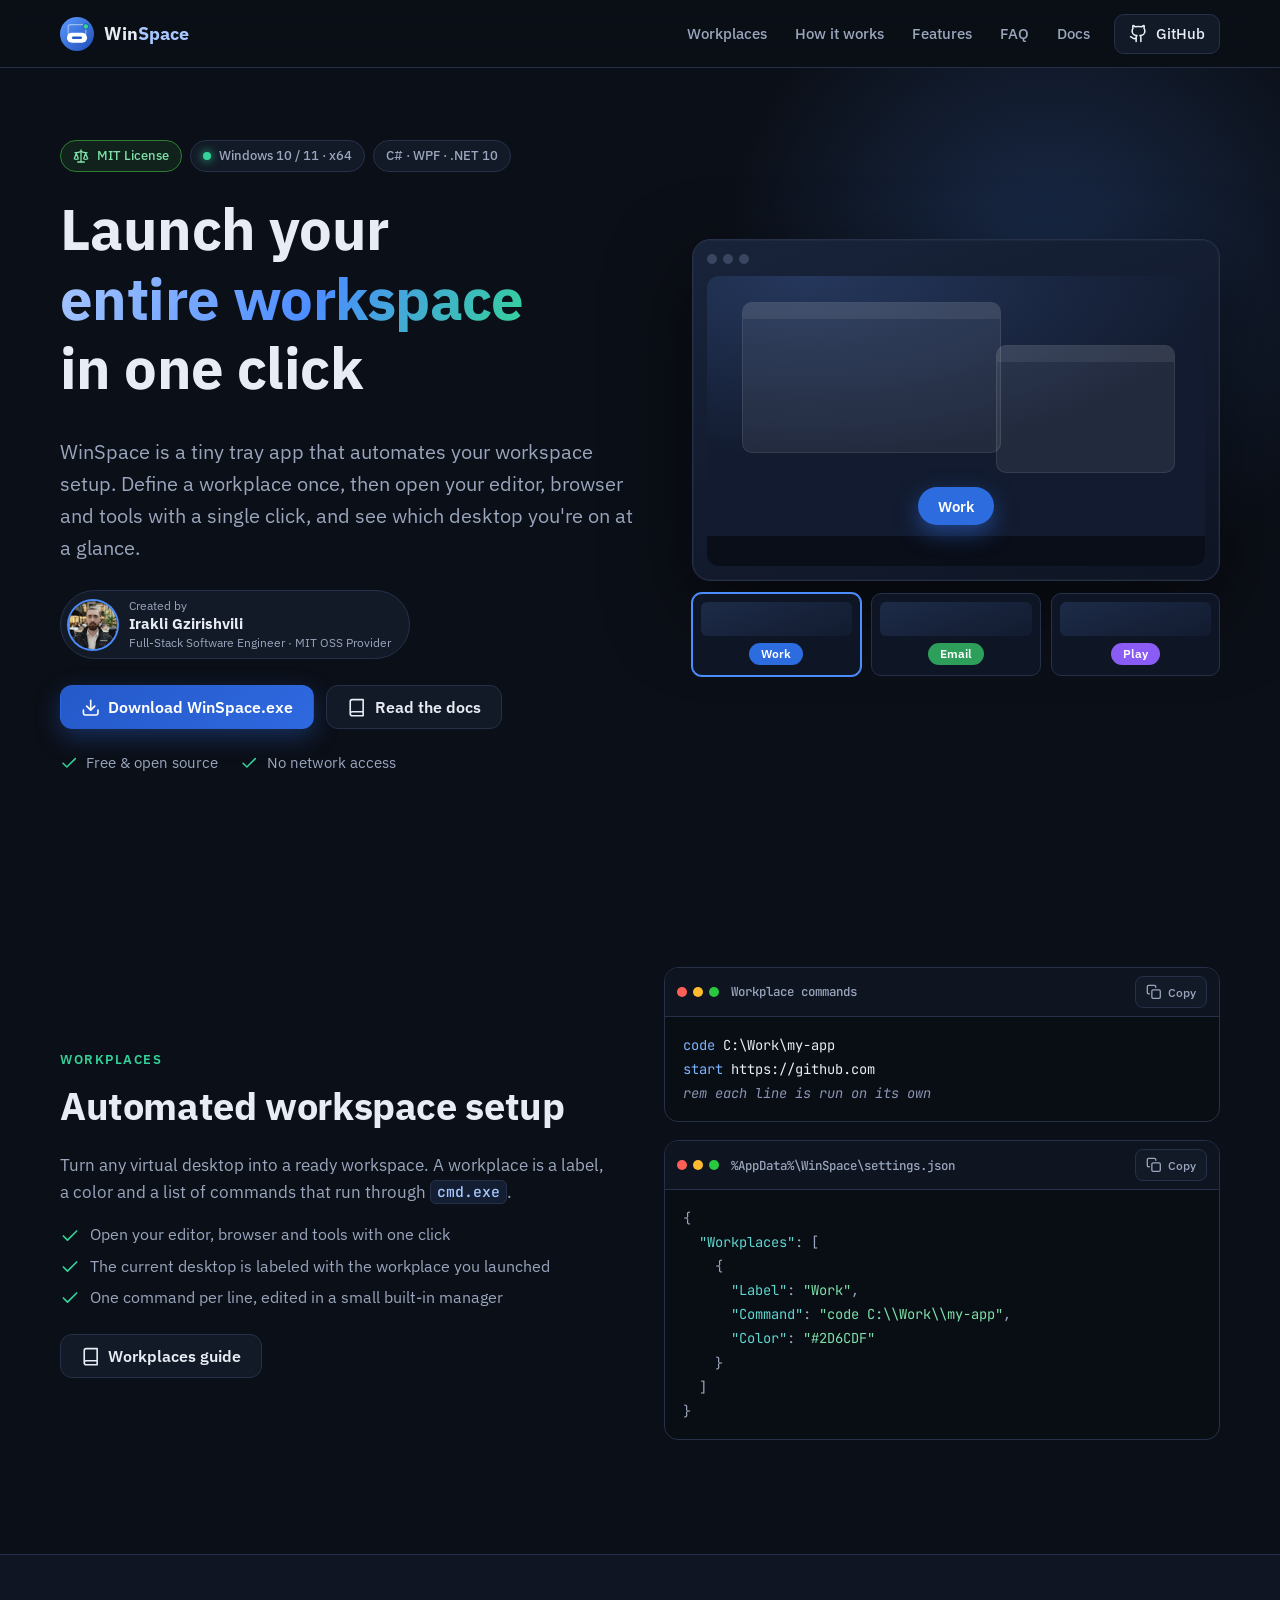
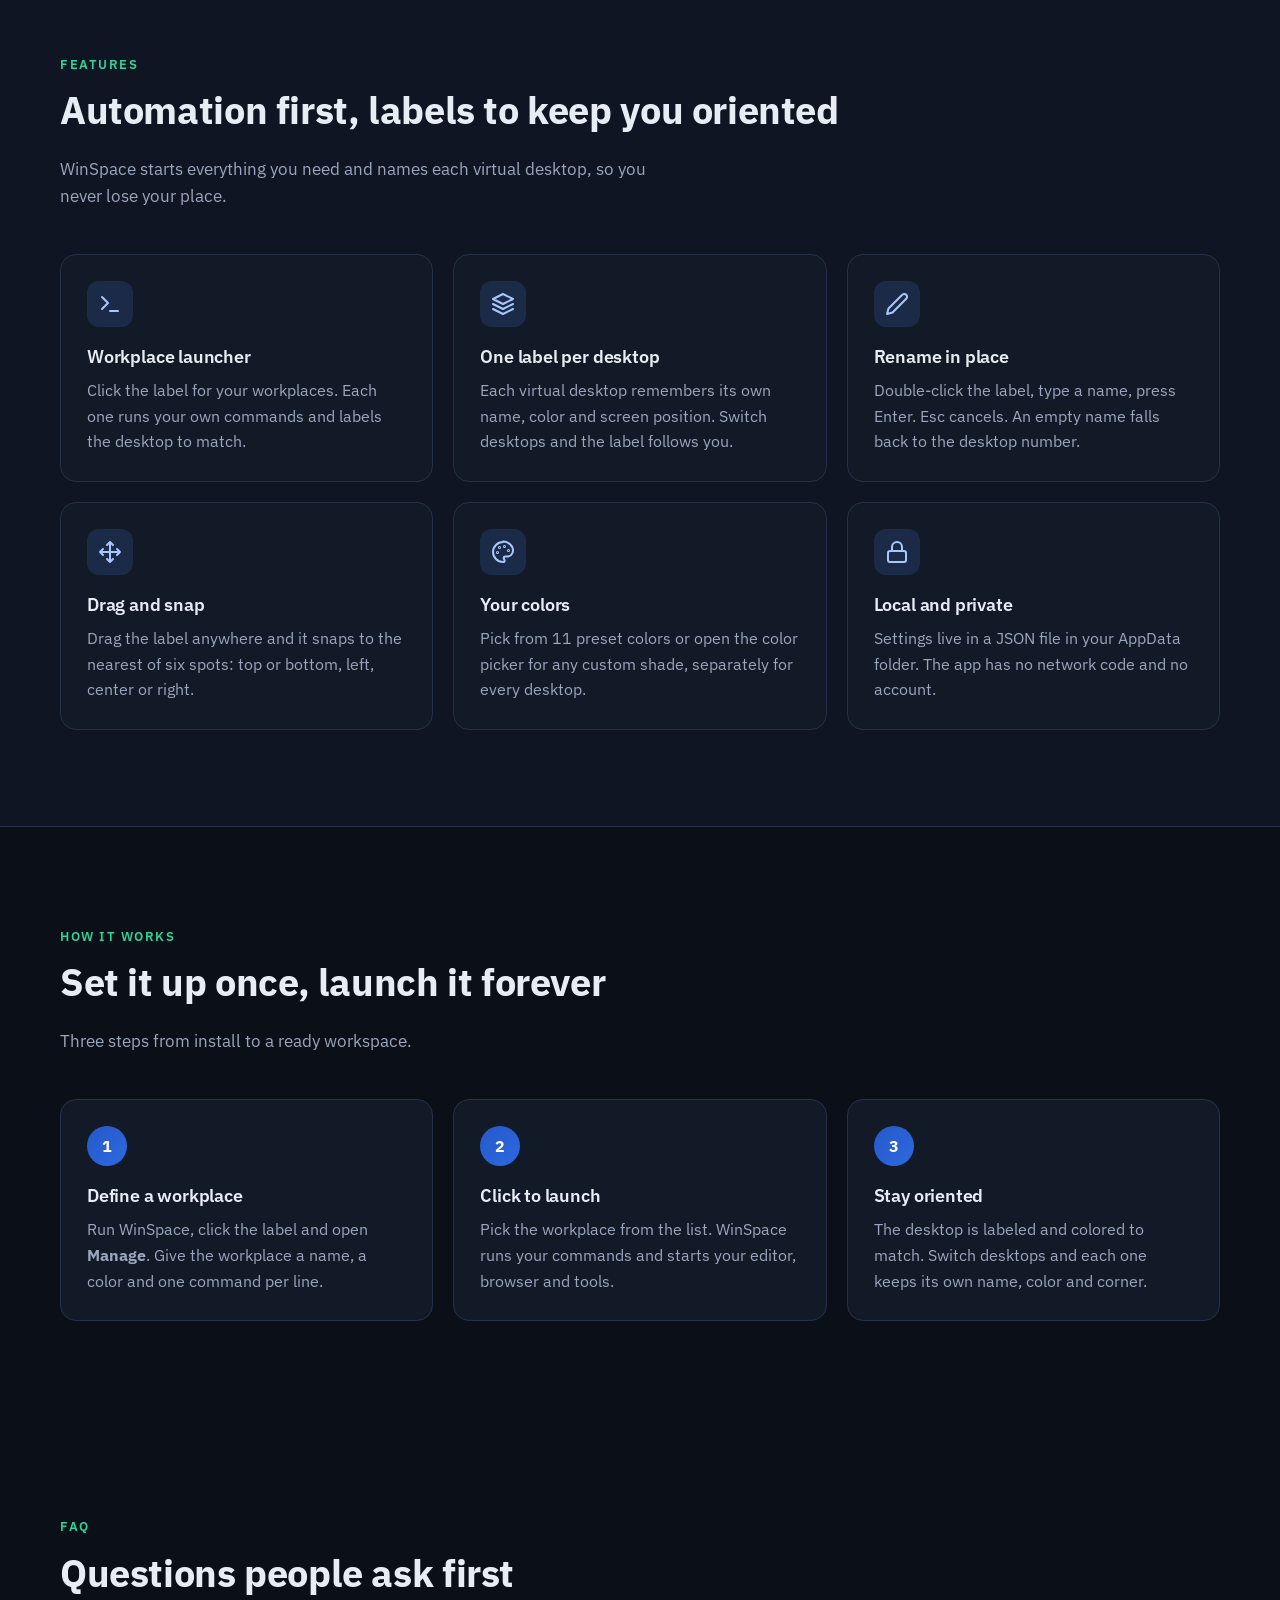
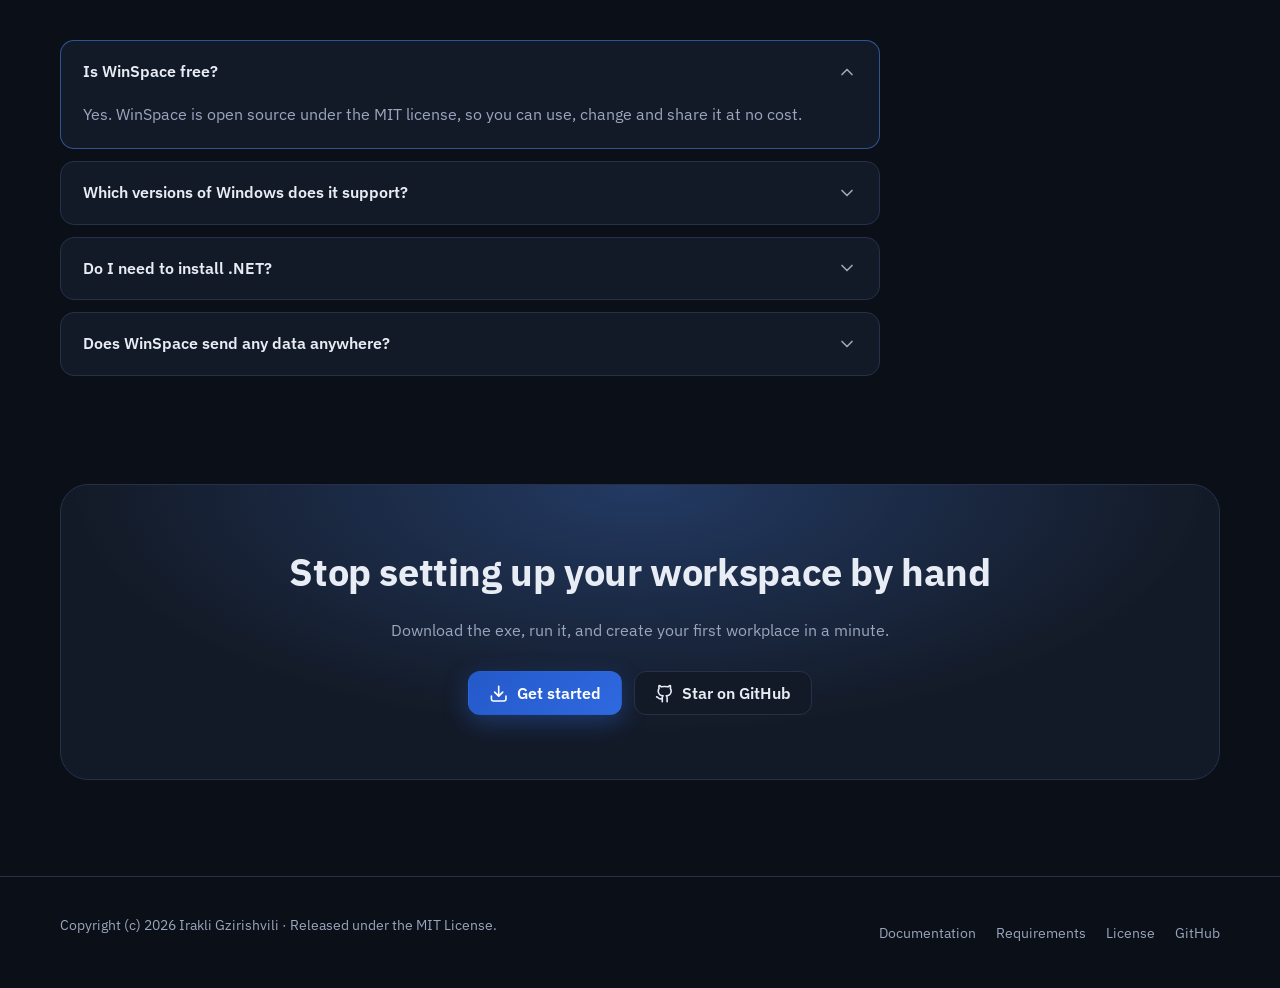
==== commit f4d47191: "Rebrand to WinSpace" ====
--- a/docs/index.html
+++ b/docs/index.html
@@ -3,26 +3,26 @@
 <head>
 <meta charset="utf-8">
 <meta name="viewport" content="width=device-width, initial-scale=1">
-<title>Windows Virtual Desktop Labels, On Screen | WinLabeler</title>
-<meta name="description" content="WinLabeler is a free, open-source Windows tray app that shows a colored label with a custom name on each virtual desktop, so you always know where you are.">
-<meta name="keywords" content="Windows virtual desktop label, virtual desktop name, rename virtual desktop, Windows 10 virtual desktops, Windows 11 virtual desktops, desktop label, tray app, WPF, .NET 10, open source, MIT license">
+<title>Automated Workspace Launcher for Windows Virtual Desktops | WinSpace</title>
+<meta name="description" content="WinSpace is a free, open-source Windows tray app that sets up your workspace in one click: it launches your editor, browser and tools, then labels and colors the virtual desktop.">
+<meta name="keywords" content="workspace launcher, automated workspace setup, launch apps with one click, Windows virtual desktop label, virtual desktop name, rename virtual desktop, Windows 10 virtual desktops, Windows 11 virtual desktops, desktop label, tray app, WPF, .NET 10, open source, MIT license">
 <meta name="author" content="Irakli Gzirishvili">
 <meta name="robots" content="index, follow, max-image-preview:large">
 <meta name="theme-color" content="#0b0f17">
-<link rel="canonical" href="https://ig-ongit.github.io/WinLabeler/">
+<link rel="canonical" href="https://ig-ongit.github.io/WinSpace/">
 <meta property="og:type" content="website">
-<meta property="og:site_name" content="WinLabeler">
-<meta property="og:title" content="Windows Virtual Desktop Labels, On Screen | WinLabeler">
-<meta property="og:description" content="A free, open-source Windows tray app that shows a small colored label with a custom name on each virtual desktop.">
-<meta property="og:url" content="https://ig-ongit.github.io/WinLabeler/">
-<meta property="og:image" content="https://ig-ongit.github.io/WinLabeler/assets/github.png">
+<meta property="og:site_name" content="WinSpace">
+<meta property="og:title" content="Automated Workspace Launcher for Windows Virtual Desktops | WinSpace">
+<meta property="og:description" content="A free, open-source Windows tray app that sets up your workspace in one click and labels each virtual desktop.">
+<meta property="og:url" content="https://ig-ongit.github.io/WinSpace/">
+<meta property="og:image" content="https://ig-ongit.github.io/WinSpace/assets/github.png">
 <meta property="og:image:width" content="1280">
 <meta property="og:image:height" content="640">
-<meta property="og:image:alt" content="WinLabeler logo and the slogan: Always know which desktop you're on">
+<meta property="og:image:alt" content="WinSpace logo and the slogan: Your workspace, set up in one click">
 <meta name="twitter:card" content="summary_large_image">
-<meta name="twitter:title" content="Windows Virtual Desktop Labels, On Screen | WinLabeler">
-<meta name="twitter:description" content="A free, open-source Windows tray app that shows a small colored label with a custom name on each virtual desktop.">
-<meta name="twitter:image" content="https://ig-ongit.github.io/WinLabeler/assets/github.png">
+<meta name="twitter:title" content="Automated Workspace Launcher for Windows Virtual Desktops | WinSpace">
+<meta name="twitter:description" content="A free, open-source Windows tray app that sets up your workspace in one click and labels each virtual desktop.">
+<meta name="twitter:image" content="https://ig-ongit.github.io/WinSpace/assets/github.png">
 <link rel="icon" type="image/svg+xml" href="assets/favicon.svg">
 <link rel="preconnect" href="https://fonts.googleapis.com">
 <link rel="preconnect" href="https://fonts.gstatic.com" crossorigin>
@@ -34,24 +34,24 @@
   "@graph": [
     {
       "@type": "SoftwareApplication",
-      "name": "WinLabeler",
+      "name": "WinSpace",
       "operatingSystem": "Windows 10, Windows 11 (64-bit)",
       "applicationCategory": "UtilitiesApplication",
-      "description": "A small Windows tray app that shows a rounded label with a custom name and color on each virtual desktop.",
-      "url": "https://ig-ongit.github.io/WinLabeler/",
-      "image": "https://ig-ongit.github.io/WinLabeler/assets/github.png",
-      "downloadUrl": "https://github.com/IG-onGit/WinLabeler/raw/main/WinLabeler.exe",
-      "license": "https://github.com/IG-onGit/WinLabeler/blob/main/LICENSE",
+      "description": "A small Windows tray app that launches your whole workspace in one click (editor, browser, tools) and labels each virtual desktop with a name and color.",
+      "url": "https://ig-ongit.github.io/WinSpace/",
+      "image": "https://ig-ongit.github.io/WinSpace/assets/github.png",
+      "downloadUrl": "https://github.com/IG-onGit/WinSpace/raw/main/WinSpace.exe",
+      "license": "https://github.com/IG-onGit/WinSpace/blob/main/LICENSE",
       "offers": { "@type": "Offer", "price": "0", "priceCurrency": "USD" },
       "author": { "@type": "Person", "name": "Irakli Gzirishvili", "url": "https://github.com/IG-onGit" }
     },
     {
       "@type": "FAQPage",
       "mainEntity": [
-        { "@type": "Question", "name": "Is WinLabeler free?", "acceptedAnswer": { "@type": "Answer", "text": "Yes. WinLabeler is open source under the MIT license, so you can use, change and share it at no cost." } },
+        { "@type": "Question", "name": "Is WinSpace free?", "acceptedAnswer": { "@type": "Answer", "text": "Yes. WinSpace is open source under the MIT license, so you can use, change and share it at no cost." } },
         { "@type": "Question", "name": "Which versions of Windows does it support?", "acceptedAnswer": { "@type": "Answer", "text": "Windows 10 or 11, 64-bit. It was developed and tested on Windows 10 LTSC 1809. It finds the current desktop through undocumented registry values, which Microsoft may change between Windows versions." } },
         { "@type": "Question", "name": "Do I need to install .NET?", "acceptedAnswer": { "@type": "Answer", "text": "The released exe needs the .NET 10 Desktop Runtime (x64). If you build from source you can switch to a self-contained build that runs without the runtime, at the cost of a much larger file." } },
-        { "@type": "Question", "name": "Does WinLabeler send any data anywhere?", "acceptedAnswer": { "@type": "Answer", "text": "No. The app contains no network code. Your labels and workplaces are stored in a settings.json file in your own %AppData%\\WinLabeler folder." } }
+        { "@type": "Question", "name": "Does WinSpace send any data anywhere?", "acceptedAnswer": { "@type": "Answer", "text": "No. The app contains no network code. Your labels and workplaces are stored in a settings.json file in your own %AppData%\\WinSpace folder." } }
       ]
     }
   ]
@@ -95,15 +95,15 @@
 
 <header class="site-header">
   <div class="container">
-    <a class="brand" href="./" aria-label="WinLabeler home"><img src="assets/logo.svg" alt="" width="34" height="34"><span>Win<span>Labeler</span></span></a>
+    <a class="brand" href="./" aria-label="WinSpace home"><img src="assets/logo.svg" alt="" width="34" height="34"><span>Win<span>Space</span></span></a>
     <button class="burger" type="button" aria-controls="site-nav" aria-expanded="false" aria-label="Open menu"><svg class="icon" aria-hidden="true"><use href="#i-menu"/></svg></button>
     <nav class="nav" id="site-nav" aria-label="Main">
+      <a href="#workplaces">Workplaces</a>
+      <a href="#how">How it works</a>
       <a href="#features">Features</a>
-      <a href="#how">How it works</a>
-      <a href="#workplaces">Workplaces</a>
       <a href="#faq">FAQ</a>
       <a href="docs/">Docs</a>
-      <a class="btn btn-ghost btn-sm" href="https://github.com/IG-onGit/WinLabeler" rel="noopener"><svg class="icon" aria-hidden="true"><use href="#i-github"/></svg>GitHub</a>
+      <a class="btn btn-ghost btn-sm" href="https://github.com/IG-onGit/WinSpace" rel="noopener"><svg class="icon" aria-hidden="true"><use href="#i-github"/></svg>GitHub</a>
     </nav>
   </div>
 </header>
@@ -117,14 +117,14 @@
           <span class="badge"><span class="dot"></span>Windows 10 / 11 · x64</span>
           <span class="badge">C# · WPF · .NET 10</span>
         </div>
-        <h1>Always know <span class="grad">which virtual desktop</span> you're on</h1>
-        <p class="lead">WinLabeler is a tiny tray app that keeps a small rounded label on screen with the name of your current Windows desktop. Every desktop gets its own name, color and corner.</p>
+        <h1>Launch your <span class="grad">entire workspace</span> in one click</h1>
+        <p class="lead">WinSpace is a tiny tray app that automates your workspace setup. Define a workplace once, then open your editor, browser and tools with a single click, and see which desktop you're on at a glance.</p>
         <a class="author-pill" href="docs/#author">
           <img src="assets/Irakli%20Gzirishvili.png" alt="Irakli Gzirishvili" width="48" height="48">
           <span><small>Created by</small><strong>Irakli Gzirishvili</strong><em>Full-Stack Software Engineer · MIT OSS Provider</em></span>
         </a>
         <div class="cta-row">
-          <a class="btn btn-primary" href="https://github.com/IG-onGit/WinLabeler/raw/main/WinLabeler.exe" rel="noopener"><svg class="icon" aria-hidden="true"><use href="#i-download"/></svg>Download WinLabeler.exe</a>
+          <a class="btn btn-primary" href="https://github.com/IG-onGit/WinSpace/raw/main/WinSpace.exe" rel="noopener"><svg class="icon" aria-hidden="true"><use href="#i-download"/></svg>Download WinSpace.exe</a>
           <a class="btn btn-ghost" href="docs/"><svg class="icon" aria-hidden="true"><use href="#i-book"/></svg>Read the docs</a>
         </div>
         <ul class="trust">
@@ -152,45 +152,12 @@
     </div>
   </section>
 
-  <section class="block alt" id="features">
-    <div class="container">
-      <div class="section-head">
-        <span class="eyebrow">Features</span>
-        <h2>A label that knows where you are</h2>
-        <p class="section-intro">Windows numbers your desktops but never shows the number. WinLabeler puts a name on each one.</p>
-      </div>
-      <div class="grid-3">
-        <article class="card"><div class="icon-tile"><svg class="icon" aria-hidden="true"><use href="#i-layers"/></svg></div><h3>One label per desktop</h3><p>Each virtual desktop remembers its own name, color and screen position. Switch desktops and the label follows you.</p></article>
-        <article class="card"><div class="icon-tile"><svg class="icon" aria-hidden="true"><use href="#i-pencil"/></svg></div><h3>Rename in place</h3><p>Double-click the label, type a name, press Enter. Esc cancels. An empty name falls back to the desktop number.</p></article>
-        <article class="card"><div class="icon-tile"><svg class="icon" aria-hidden="true"><use href="#i-move"/></svg></div><h3>Drag and snap</h3><p>Drag the label anywhere and it snaps to the nearest of six spots: top or bottom, left, center or right.</p></article>
-        <article class="card"><div class="icon-tile"><svg class="icon" aria-hidden="true"><use href="#i-palette"/></svg></div><h3>Your colors</h3><p>Pick from 11 preset colors or open the color picker for any custom shade, separately for every desktop.</p></article>
-        <article class="card"><div class="icon-tile"><svg class="icon" aria-hidden="true"><use href="#i-terminal"/></svg></div><h3>Workplace launcher</h3><p>Click the label for a list of workplaces. Each one runs your own commands and labels the desktop to match.</p></article>
-        <article class="card"><div class="icon-tile"><svg class="icon" aria-hidden="true"><use href="#i-lock"/></svg></div><h3>Local and private</h3><p>Settings live in a JSON file in your AppData folder. The app has no network code and no account.</p></article>
-      </div>
-    </div>
-  </section>
-
-  <section class="block" id="how">
-    <div class="container">
-      <div class="section-head">
-        <span class="eyebrow">How it works</span>
-        <h2>Three steps, no setup screen</h2>
-        <p class="section-intro">There is nothing to configure before it is useful.</p>
-      </div>
-      <ol class="steps">
-        <li class="card"><h3>Run the exe</h3><p>WinLabeler starts in the tray and shows one label, bottom center, with your desktop number on it.</p></li>
-        <li class="card"><h3>Switch desktops</h3><p>The app checks the active desktop several times a second and updates the label to that desktop's saved name and color.</p></li>
-        <li class="card"><h3>Make it yours</h3><p>Rename it, recolor it, drag it to a corner, or right-click for options like Always on top and Start with Windows.</p></li>
-      </ol>
-    </div>
-  </section>
-
-  <section class="block alt" id="workplaces">
+  <section class="block" id="workplaces">
     <div class="container split">
       <div>
         <span class="eyebrow">Workplaces</span>
-        <h2>One click to set up a desktop</h2>
-        <p class="section-intro">Turn a desktop into a ready workspace. A workplace is a label, a color and a list of commands that run through <code class="inline">cmd.exe</code>.</p>
+        <h2>Automated workspace setup</h2>
+        <p class="section-intro">Turn any virtual desktop into a ready workspace. A workplace is a label, a color and a list of commands that run through <code class="inline">cmd.exe</code>.</p>
         <ul class="checks">
           <li><svg class="icon" aria-hidden="true"><use href="#i-check"/></svg>Open your editor, browser and tools with one click</li>
           <li><svg class="icon" aria-hidden="true"><use href="#i-check"/></svg>The current desktop is labeled with the workplace you launched</li>
@@ -202,7 +169,7 @@
         <pre><code data-lang="bat" data-title="Workplace commands">code C:\Work\my-app
 start https://github.com
 rem each line is run on its own</code></pre>
-        <pre><code data-lang="json" data-title="%AppData%\WinLabeler\settings.json">{
+        <pre><code data-lang="json" data-title="%AppData%\WinSpace\settings.json">{
   "Workplaces": [
     {
       "Label": "Work",
@@ -215,6 +182,39 @@
     </div>
   </section>
 
+  <section class="block alt" id="features">
+    <div class="container">
+      <div class="section-head">
+        <span class="eyebrow">Features</span>
+        <h2>Automation first, labels to keep you oriented</h2>
+        <p class="section-intro">WinSpace starts everything you need and names each virtual desktop, so you never lose your place.</p>
+      </div>
+      <div class="grid-3">
+        <article class="card"><div class="icon-tile"><svg class="icon" aria-hidden="true"><use href="#i-terminal"/></svg></div><h3>Workplace launcher</h3><p>Click the label for your workplaces. Each one runs your own commands and labels the desktop to match.</p></article>
+        <article class="card"><div class="icon-tile"><svg class="icon" aria-hidden="true"><use href="#i-layers"/></svg></div><h3>One label per desktop</h3><p>Each virtual desktop remembers its own name, color and screen position. Switch desktops and the label follows you.</p></article>
+        <article class="card"><div class="icon-tile"><svg class="icon" aria-hidden="true"><use href="#i-pencil"/></svg></div><h3>Rename in place</h3><p>Double-click the label, type a name, press Enter. Esc cancels. An empty name falls back to the desktop number.</p></article>
+        <article class="card"><div class="icon-tile"><svg class="icon" aria-hidden="true"><use href="#i-move"/></svg></div><h3>Drag and snap</h3><p>Drag the label anywhere and it snaps to the nearest of six spots: top or bottom, left, center or right.</p></article>
+        <article class="card"><div class="icon-tile"><svg class="icon" aria-hidden="true"><use href="#i-palette"/></svg></div><h3>Your colors</h3><p>Pick from 11 preset colors or open the color picker for any custom shade, separately for every desktop.</p></article>
+        <article class="card"><div class="icon-tile"><svg class="icon" aria-hidden="true"><use href="#i-lock"/></svg></div><h3>Local and private</h3><p>Settings live in a JSON file in your AppData folder. The app has no network code and no account.</p></article>
+      </div>
+    </div>
+  </section>
+
+  <section class="block" id="how">
+    <div class="container">
+      <div class="section-head">
+        <span class="eyebrow">How it works</span>
+        <h2>Set it up once, launch it forever</h2>
+        <p class="section-intro">Three steps from install to a ready workspace.</p>
+      </div>
+      <ol class="steps">
+        <li class="card"><h3>Define a workplace</h3><p>Run WinSpace, click the label and open <strong>Manage</strong>. Give the workplace a name, a color and one command per line.</p></li>
+        <li class="card"><h3>Click to launch</h3><p>Pick the workplace from the list. WinSpace runs your commands and starts your editor, browser and tools.</p></li>
+        <li class="card"><h3>Stay oriented</h3><p>The desktop is labeled and colored to match. Switch desktops and each one keeps its own name, color and corner.</p></li>
+      </ol>
+    </div>
+  </section>
+
   <section class="block" id="faq">
     <div class="container">
       <div class="section-head">
@@ -222,10 +222,10 @@
         <h2>Questions people ask first</h2>
       </div>
       <div class="faq">
-        <details open><summary>Is WinLabeler free?<svg class="icon" aria-hidden="true"><use href="#i-chevron"/></svg></summary><p>Yes. WinLabeler is open source under the MIT license, so you can use, change and share it at no cost.</p></details>
+        <details open><summary>Is WinSpace free?<svg class="icon" aria-hidden="true"><use href="#i-chevron"/></svg></summary><p>Yes. WinSpace is open source under the MIT license, so you can use, change and share it at no cost.</p></details>
         <details><summary>Which versions of Windows does it support?<svg class="icon" aria-hidden="true"><use href="#i-chevron"/></svg></summary><p>Windows 10 or 11, 64-bit. It was developed and tested on Windows 10 LTSC 1809. It finds the current desktop through undocumented registry values, which Microsoft may change between Windows versions.</p></details>
         <details><summary>Do I need to install .NET?<svg class="icon" aria-hidden="true"><use href="#i-chevron"/></svg></summary><p>The released exe needs the .NET 10 Desktop Runtime (x64). If you build from source you can switch to a self-contained build that runs without the runtime, at the cost of a much larger file.</p></details>
-        <details><summary>Does WinLabeler send any data anywhere?<svg class="icon" aria-hidden="true"><use href="#i-chevron"/></svg></summary><p>No. The app contains no network code. Your labels and workplaces are stored in a settings.json file in your own %AppData%\WinLabeler folder.</p></details>
+        <details><summary>Does WinSpace send any data anywhere?<svg class="icon" aria-hidden="true"><use href="#i-chevron"/></svg></summary><p>No. The app contains no network code. Your labels and workplaces are stored in a settings.json file in your own %AppData%\WinSpace folder.</p></details>
       </div>
     </div>
   </section>
@@ -233,11 +233,11 @@
   <section class="block" style="padding-top:0">
     <div class="container">
       <div class="cta-band">
-        <h2>Never lose track of a desktop again</h2>
-        <p>Download the exe, run it, and name your first desktop in a double-click.</p>
+        <h2>Stop setting up your workspace by hand</h2>
+        <p>Download the exe, run it, and create your first workplace in a minute.</p>
         <div class="cta-row">
           <a class="btn btn-primary" href="docs/#installation"><svg class="icon" aria-hidden="true"><use href="#i-download"/></svg>Get started</a>
-          <a class="btn btn-ghost" href="https://github.com/IG-onGit/WinLabeler" rel="noopener"><svg class="icon" aria-hidden="true"><use href="#i-github"/></svg>Star on GitHub</a>
+          <a class="btn btn-ghost" href="https://github.com/IG-onGit/WinSpace" rel="noopener"><svg class="icon" aria-hidden="true"><use href="#i-github"/></svg>Star on GitHub</a>
         </div>
       </div>
     </div>
@@ -251,7 +251,7 @@
       <a href="docs/">Documentation</a>
       <a href="docs/#requirements">Requirements</a>
       <a href="docs/#license">License</a>
-      <a href="https://github.com/IG-onGit/WinLabeler" rel="noopener">GitHub</a>
+      <a href="https://github.com/IG-onGit/WinSpace" rel="noopener">GitHub</a>
     </nav>
   </div>
 </footer>
--- a/docs/assets/style.css
+++ b/docs/assets/style.css
@@ -1,4 +1,4 @@
-/* WinLabeler site - design tokens first, components after */
+/* WinSpace site - design tokens first, components after */
 :root {
   --bg: #0b0f17;
   --bg-2: #0f1522;
